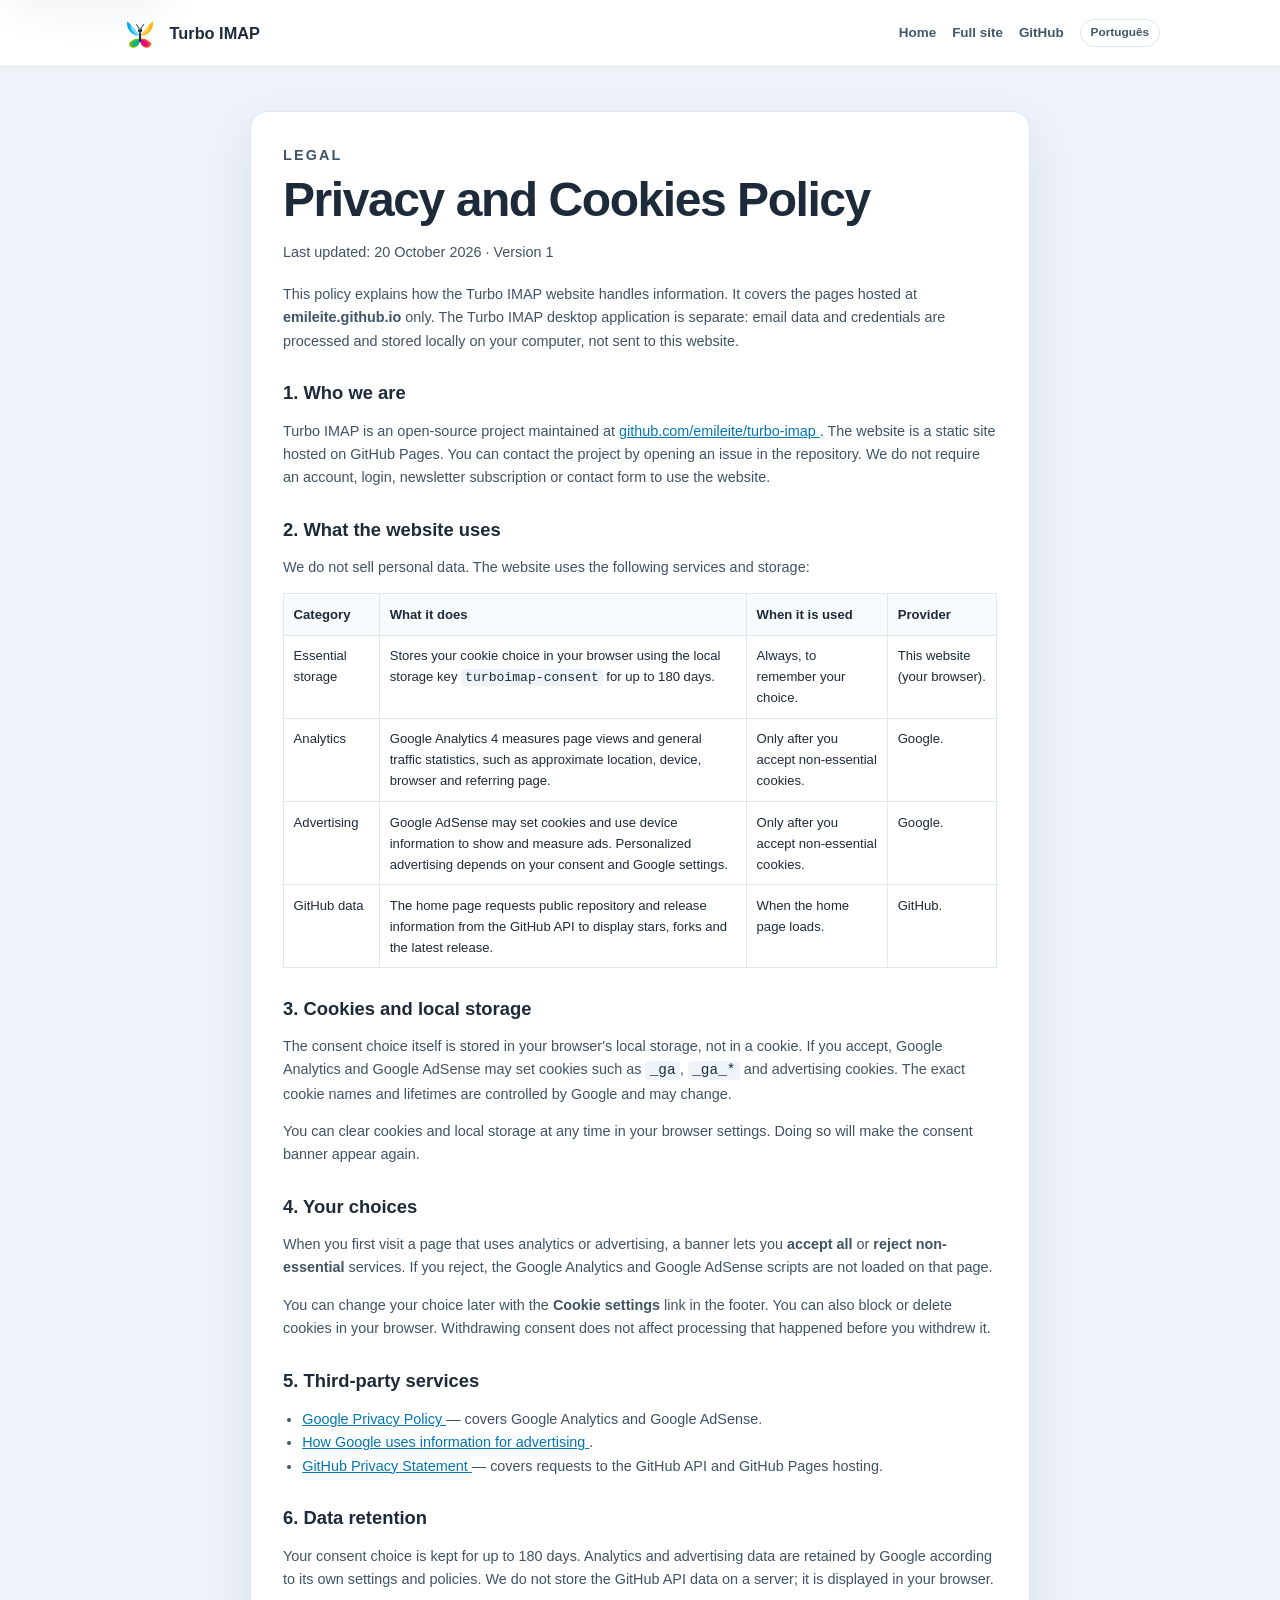
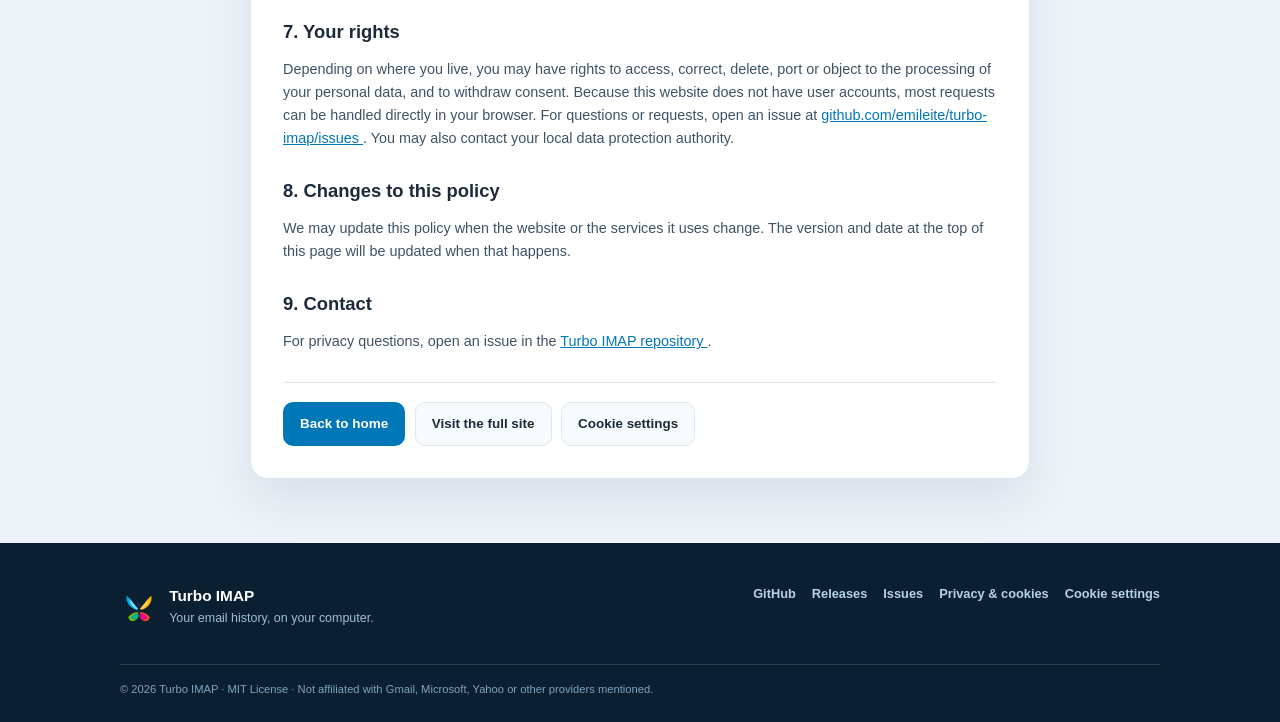
==== privacy.html @ 5961ff22 "feat: landing page com dados do GitHub e consentimento de cookies" ====
<!doctype html>
<html lang="en" data-theme="light">
  <head>
    <meta charset="utf-8">
    <meta name="viewport" content="width=device-width, initial-scale=1">
    <title>Privacy and Cookies Policy — Turbo IMAP</title>
    <meta
      name="description"
      content="How the Turbo IMAP website uses local storage, Google Analytics, Google AdSense and the public GitHub API, and how you can accept, reject or withdraw consent."
    >
    <meta name="robots" content="index, follow, max-image-preview:large">
    <meta name="theme-color" content="#0b1f33">
    <meta
      http-equiv="Content-Security-Policy"
      content="default-src 'self'; img-src 'self' data:; style-src 'self'; script-src 'none'; font-src 'self'; object-src 'none'; base-uri 'self'; form-action 'none'"
    >
    <link rel="canonical" href="https://emileite.github.io/privacy.html">
    <link rel="alternate" hreflang="en" href="https://emileite.github.io/privacy.html">
    <link rel="alternate" hreflang="pt-BR" href="https://emileite.github.io/privacy.pt.html">
    <link rel="alternate" hreflang="x-default" href="https://emileite.github.io/privacy.html">
    <link rel="icon" href="favicon.ico" sizes="any">
    <link rel="icon" type="image/png" sizes="512x512" href="logo.png">
    <link rel="stylesheet" href="styles.css">
  </head>
  <body class="policy-page">
    <a class="skip-link" href="#conteudo">Skip to content</a>

    <header class="site-header">
      <div class="container header-inner">
        <a class="brand" href="./" aria-label="Turbo IMAP — home">
          <img src="logo.png" alt="Turbo IMAP butterfly logo" width="40" height="40">
          <span>Turbo IMAP</span>
        </a>
        <nav class="site-nav" aria-label="Main navigation">
          <a href="./">Home</a>
          <a href="https://emileite.github.io/turbo-imap/">Full site</a>
          <a href="https://github.com/emileite/turbo-imap" target="_blank" rel="noopener">GitHub</a>
          <a class="lang-link" href="privacy.pt.html" hreflang="pt-BR" lang="pt-BR">Português</a>
        </nav>
      </div>
    </header>

    <main class="policy" id="conteudo">
      <div class="container">
        <article>
          <p class="eyebrow">Legal</p>
          <h1>Privacy and Cookies Policy</h1>
          <p class="policy-meta">Last updated: 20 October 2026 · Version 1</p>

          <p>
            This policy explains how the Turbo IMAP website handles information. It covers
            the pages hosted at <strong>emileite.github.io</strong> only. The Turbo IMAP
            desktop application is separate: email data and credentials are processed and
            stored locally on your computer, not sent to this website.
          </p>

          <h2>1. Who we are</h2>
          <p>
            Turbo IMAP is an open-source project maintained at
            <a href="https://github.com/emileite/turbo-imap" target="_blank" rel="noopener">
              github.com/emileite/turbo-imap
            </a>. The website is a static site hosted on GitHub Pages. You can contact the
            project by opening an issue in the repository. We do not require an account,
            login, newsletter subscription or contact form to use the website.
          </p>

          <h2>2. What the website uses</h2>
          <p>
            We do not sell personal data. The website uses the following services and
            storage:
          </p>

          <table>
            <thead>
              <tr>
                <th scope="col">Category</th>
                <th scope="col">What it does</th>
                <th scope="col">When it is used</th>
                <th scope="col">Provider</th>
              </tr>
            </thead>
            <tbody>
              <tr>
                <td>Essential storage</td>
                <td>
                  Stores your cookie choice in your browser using the local storage key
                  <code>turboimap-consent</code> for up to 180 days.
                </td>
                <td>Always, to remember your choice.</td>
                <td>This website (your browser).</td>
              </tr>
              <tr>
                <td>Analytics</td>
                <td>
                  Google Analytics 4 measures page views and general traffic statistics,
                  such as approximate location, device, browser and referring page.
                </td>
                <td>Only after you accept non-essential cookies.</td>
                <td>Google.</td>
              </tr>
              <tr>
                <td>Advertising</td>
                <td>
                  Google AdSense may set cookies and use device information to show and
                  measure ads. Personalized advertising depends on your consent and Google
                  settings.
                </td>
                <td>Only after you accept non-essential cookies.</td>
                <td>Google.</td>
              </tr>
              <tr>
                <td>GitHub data</td>
                <td>
                  The home page requests public repository and release information from
                  the GitHub API to display stars, forks and the latest release.
                </td>
                <td>When the home page loads.</td>
                <td>GitHub.</td>
              </tr>
            </tbody>
          </table>

          <h2>3. Cookies and local storage</h2>
          <p>
            The consent choice itself is stored in your browser's local storage, not in a
            cookie. If you accept, Google Analytics and Google AdSense may set cookies such
            as <code>_ga</code>, <code>_ga_*</code> and advertising cookies. The exact
            cookie names and lifetimes are controlled by Google and may change.
          </p>
          <p>
            You can clear cookies and local storage at any time in your browser settings.
            Doing so will make the consent banner appear again.
          </p>

          <h2>4. Your choices</h2>
          <p>
            When you first visit a page that uses analytics or advertising, a banner lets
            you <strong>accept all</strong> or <strong>reject non-essential</strong>
            services. If you reject, the Google Analytics and Google AdSense scripts are not
            loaded on that page.
          </p>
          <p>
            You can change your choice later with the <strong>Cookie settings</strong> link
            in the footer. You can also block or delete cookies in your browser. Withdrawing
            consent does not affect processing that happened before you withdrew it.
          </p>

          <h2>5. Third-party services</h2>
          <ul>
            <li>
              <a href="https://policies.google.com/privacy" target="_blank" rel="noopener">
                Google Privacy Policy
              </a>
              — covers Google Analytics and Google AdSense.
            </li>
            <li>
              <a href="https://policies.google.com/technologies/ads" target="_blank" rel="noopener">
                How Google uses information for advertising
              </a>.
            </li>
            <li>
              <a href="https://docs.github.com/en/site-policy/privacy-policies/github-privacy-statement" target="_blank" rel="noopener">
                GitHub Privacy Statement
              </a>
              — covers requests to the GitHub API and GitHub Pages hosting.
            </li>
          </ul>

          <h2>6. Data retention</h2>
          <p>
            Your consent choice is kept for up to 180 days. Analytics and advertising data
            are retained by Google according to its own settings and policies. We do not
            store the GitHub API data on a server; it is displayed in your browser.
          </p>

          <h2>7. Your rights</h2>
          <p>
            Depending on where you live, you may have rights to access, correct, delete,
            port or object to the processing of your personal data, and to withdraw consent.
            Because this website does not have user accounts, most requests can be handled
            directly in your browser. For questions or requests, open an issue at
            <a href="https://github.com/emileite/turbo-imap/issues" target="_blank" rel="noopener">
              github.com/emileite/turbo-imap/issues
            </a>. You may also contact your local data protection authority.
          </p>

          <h2>8. Changes to this policy</h2>
          <p>
            We may update this policy when the website or the services it uses change. The
            version and date at the top of this page will be updated when that happens.
          </p>

          <h2>9. Contact</h2>
          <p>
            For privacy questions, open an issue in the
            <a href="https://github.com/emileite/turbo-imap/issues" target="_blank" rel="noopener">
              Turbo IMAP repository
            </a>.
          </p>

          <div class="policy-actions">
            <a class="button button-primary" href="./">Back to home</a>
            <a class="button" href="https://emileite.github.io/turbo-imap/">Visit the full site</a>
            <a class="button" href="https://emileite.github.io/?cookie-settings=1">Cookie settings</a>
          </div>
        </article>
      </div>
    </main>

    <footer class="site-footer">
      <div class="container footer-inner">
        <div class="footer-brand">
          <img src="logo.png" alt="" width="38" height="38">
          <div>
            <strong>Turbo IMAP</strong>
            <p>Your email history, on your computer.</p>
          </div>
        </div>
        <div class="footer-links">
          <a href="https://github.com/emileite/turbo-imap" target="_blank" rel="noopener">GitHub</a>
          <a href="https://github.com/emileite/turbo-imap/releases" target="_blank" rel="noopener">Releases</a>
          <a href="https://github.com/emileite/turbo-imap/issues" target="_blank" rel="noopener">Issues</a>
          <a href="privacy.html">Privacy &amp; cookies</a>
          <a href="https://emileite.github.io/?cookie-settings=1">Cookie settings</a>
        </div>
        <p class="footer-bottom">
          © 2026 Turbo IMAP · MIT License · Not affiliated with Gmail, Microsoft, Yahoo or
          other providers mentioned.
        </p>
      </div>
    </footer>
  </body>
</html>
---- styles.css ----
:root {
  color-scheme: light;
  --navy: #0b1f33;
  --navy-soft: #123c5c;
  --ink: #1d2a39;
  --muted: #5c6f82;
  --line: #dfe7f1;
  --page: #eef3f9;
  --white: #ffffff;
  --blue: #0077b6;
  --blue-bright: #00aff0;
  --radius: 18px;
  --shadow: 0 20px 50px rgba(15, 38, 62, 0.09);
}

*,
*::before,
*::after {
  box-sizing: border-box;
}

html {
  scroll-behavior: smooth;
}

body {
  min-height: 100vh;
  margin: 0;
  display: flex;
  flex-direction: column;
  font-family: "Segoe UI", "Inter", "Helvetica Neue", Arial, sans-serif;
  background: var(--page);
  color: var(--ink);
  line-height: 1.6;
}

main {
  flex: 1;
}

img {
  max-width: 100%;
  height: auto;
}

a {
  color: var(--blue);
}

a:hover {
  color: #005f8f;
}

.container {
  width: min(1080px, 100%);
  margin: 0 auto;
  padding: 0 1.25rem;
}

.skip-link {
  position: absolute;
  left: 1rem;
  top: -4rem;
  z-index: 200;
  padding: 0.6rem 0.9rem;
  border-radius: 8px;
  background: var(--white);
  color: var(--ink);
  font-weight: 700;
  box-shadow: var(--shadow);
}

.skip-link:focus {
  top: 1rem;
}

.site-header {
  position: sticky;
  top: 0;
  z-index: 50;
  border-bottom: 1px solid var(--line);
  background: rgba(255, 255, 255, 0.94);
  backdrop-filter: blur(12px);
}

.header-inner {
  display: flex;
  align-items: center;
  justify-content: space-between;
  gap: 1rem;
  min-height: 4.1rem;
}

.brand {
  display: inline-flex;
  align-items: center;
  gap: 0.6rem;
  color: var(--ink);
  font-size: 1.02rem;
  font-weight: 800;
  text-decoration: none;
}

.brand:hover {
  color: var(--ink);
}

.site-nav {
  display: flex;
  flex-wrap: wrap;
  align-items: center;
  justify-content: flex-end;
  gap: 0.35rem 1rem;
  font-size: 0.84rem;
  font-weight: 600;
}

.site-nav a {
  color: #42576b;
  text-decoration: none;
}

.site-nav a:hover {
  color: var(--blue);
}

.site-nav .lang-link {
  padding: 0.24rem 0.62rem;
  border: 1px solid var(--line);
  border-radius: 999px;
  font-size: 0.74rem;
  font-weight: 700;
}

.site-nav .lang-link:hover {
  border-color: var(--blue);
  background: #f4f9fd;
}

.hero {
  position: relative;
  overflow: hidden;
  padding: 4.6rem 0 4rem;
  background:
    radial-gradient(circle at 88% 18%, rgba(0, 175, 240, 0.18), transparent 28rem),
    radial-gradient(circle at 8% 90%, rgba(127, 186, 0, 0.12), transparent 22rem),
    var(--navy);
  color: #fff;
}

.hero-inner {
  display: grid;
  grid-template-columns: minmax(0, 1.28fr) minmax(260px, 0.72fr);
  gap: 3rem;
  align-items: center;
}

.eyebrow {
  margin: 0 0 0.55rem;
  color: var(--blue-bright);
  font-size: 0.66rem;
  font-weight: 800;
  letter-spacing: 0.15em;
  text-transform: uppercase;
}

.hero .eyebrow {
  color: #8fdcff;
}

.hero h1,
.policy h1 {
  margin: 0 0 1rem;
  font-size: clamp(2.8rem, 7vw, 4.7rem);
  line-height: 1.02;
  letter-spacing: -0.03em;
}

.hero h1 {
  color: #fff;
}

.lead {
  max-width: 42rem;
  margin: 0 0 1.55rem;
  color: #c6e0f0;
  font-size: 1.08rem;
}

.actions {
  display: flex;
  flex-wrap: wrap;
  gap: 0.6rem;
}

.button {
  display: inline-flex;
  align-items: center;
  justify-content: center;
  gap: 0.4rem;
  min-height: 2.55rem;
  padding: 0.62rem 1rem;
  border: 1px solid rgba(255, 255, 255, 0.24);
  border-radius: 10px;
  background: rgba(255, 255, 255, 0.08);
  color: #fff;
  font: inherit;
  font-size: 0.84rem;
  font-weight: 700;
  text-align: center;
  text-decoration: none;
  cursor: pointer;
}

.button:hover {
  border-color: rgba(255, 255, 255, 0.5);
  background: rgba(255, 255, 255, 0.14);
  color: #fff;
}

.button-primary {
  border-color: transparent;
  background: var(--blue);
  color: #fff;
}

.button-primary:hover {
  border-color: transparent;
  background: #006699;
  color: #fff;
}

.button-ghost {
  border-color: transparent;
  background: transparent;
  color: #cfe4f3;
}

.button-ghost:hover {
  background: rgba(255, 255, 255, 0.08);
  color: #fff;
}

.button-block {
  width: 100%;
  margin-top: 0.7rem;
}

.hero-note {
  margin: 1rem 0 0;
  color: #8fb4ce;
  font-size: 0.76rem;
}

.hero-card {
  padding: 1.5rem;
  border: 1px solid rgba(255, 255, 255, 0.16);
  border-radius: var(--radius);
  background: #fff;
  box-shadow: 0 28px 70px rgba(0, 0, 0, 0.26);
  color: var(--ink);
  text-align: center;
}

.hero-card img {
  width: 76px;
  height: 76px;
  object-fit: contain;
}

.card-label {
  margin: 0.6rem 0 0;
  color: var(--blue);
  font-size: 0.66rem;
  font-weight: 800;
  letter-spacing: 0.13em;
  text-transform: uppercase;
}

.card-release {
  margin: 0.15rem 0 0;
  color: var(--ink);
  font-size: 2rem;
  font-weight: 800;
  line-height: 1.1;
}

.card-meta {
  margin: 0.2rem 0 0;
  color: var(--muted);
  font-size: 0.78rem;
}

.card-footnote {
  margin: 0.75rem 0 0;
  color: #7c8fa1;
  font-size: 0.68rem;
  line-height: 1.45;
}

.stats-section,
.features {
  padding: 3.5rem 0;
}

.stats-section {
  background: #f8fbfe;
  border-bottom: 1px solid var(--line);
}

.section-head {
  display: flex;
  flex-wrap: wrap;
  align-items: end;
  justify-content: space-between;
  gap: 0.75rem 1.5rem;
  margin-bottom: 1.1rem;
}

.section-head h2,
.about h2 {
  margin: 0;
  font-size: clamp(1.5rem, 3vw, 2.1rem);
  line-height: 1.15;
  letter-spacing: -0.02em;
}

.github-link {
  overflow-wrap: anywhere;
  color: var(--muted);
  font-size: 0.78rem;
  font-weight: 600;
}

.status {
  min-height: 1.25rem;
  margin: 0 0 1rem;
  color: var(--muted);
  font-size: 0.76rem;
}

.stats {
  display: grid;
  grid-template-columns: repeat(3, minmax(0, 1fr));
  gap: 0.9rem;
  margin: 0;
}

.stat {
  padding: 1rem 1.1rem;
  border: 1px solid var(--line);
  border-radius: 14px;
  background: #fff;
}

.stat dt {
  color: var(--muted);
  font-size: 0.7rem;
  font-weight: 700;
  letter-spacing: 0.08em;
  text-transform: uppercase;
}

.stat dd {
  margin: 0.15rem 0 0;
  color: var(--ink);
  font-size: 1.55rem;
  font-weight: 800;
  line-height: 1.2;
}

.stat dd a {
  color: var(--blue);
  text-decoration: none;
}

.features {
  background: var(--page);
}

.feature-grid {
  display: grid;
  grid-template-columns: repeat(3, minmax(0, 1fr));
  gap: 1rem;
}

.feature {
  padding: 1.4rem;
  border: 1px solid var(--line);
  border-radius: var(--radius);
  background: #fff;
  box-shadow: 0 10px 28px rgba(15, 38, 62, 0.04);
}

.feature-mark {
  display: inline-block;
  color: var(--blue-bright);
  font-size: 0.7rem;
  font-weight: 800;
  letter-spacing: 0.12em;
}

.feature h3 {
  margin: 0.55rem 0 0.4rem;
  font-size: 1.05rem;
}

.feature p {
  margin: 0;
  color: var(--muted);
  font-size: 0.86rem;
}

.about {
  padding: 0 0 3.8rem;
}

.about-inner {
  display: flex;
  flex-wrap: wrap;
  align-items: center;
  justify-content: space-between;
  gap: 1.5rem;
  padding: 1.8rem;
  border: 1px solid var(--line);
  border-radius: var(--radius);
  background: #fff;
  box-shadow: 0 10px 28px rgba(15, 38, 62, 0.04);
}

.about-inner > div {
  max-width: 46rem;
}

.about p {
  margin: 0.45rem 0 0;
  color: var(--muted);
  font-size: 0.9rem;
}

.about .button {
  flex: 0 0 auto;
  border-color: transparent;
}

.site-footer {
  padding: 2.6rem 0 1.5rem;
  background: var(--navy);
  color: #b7d2e5;
}

.footer-inner {
  display: grid;
  grid-template-columns: 1fr auto;
  gap: 1rem 2rem;
  align-items: start;
}

.footer-brand {
  display: flex;
  align-items: center;
  gap: 0.7rem;
}

.footer-brand strong {
  display: block;
  color: #fff;
  font-size: 0.96rem;
}

.footer-brand p {
  margin: 0;
  color: #9fc0d8;
  font-size: 0.78rem;
}

.footer-links {
  display: flex;
  flex-wrap: wrap;
  justify-content: flex-end;
  gap: 0.35rem 1rem;
  font-size: 0.8rem;
  font-weight: 600;
}

.footer-links a,
.link-button {
  color: #b7d2e5;
  text-decoration: none;
}

.footer-links a:hover,
.link-button:hover {
  color: #fff;
}

.link-button {
  padding: 0;
  border: 0;
  background: transparent;
  font: inherit;
  cursor: pointer;
}

.footer-bottom {
  grid-column: 1 / -1;
  margin: 1.2rem 0 0;
  padding-top: 1rem;
  border-top: 1px solid rgba(255, 255, 255, 0.12);
  color: #7fa4bf;
  font-size: 0.7rem;
}

.policy-page .site-header {
  position: static;
}

.policy {
  padding: 2.8rem 0 4rem;
}

.policy article {
  width: min(780px, 100%);
  margin: 0 auto;
  padding: 2rem;
  border: 1px solid var(--line);
  border-radius: var(--radius);
  background: #fff;
  box-shadow: var(--shadow);
}

.policy h1 {
  color: var(--ink);
  font-size: clamp(2rem, 5vw, 3rem);
}

.policy h2 {
  margin: 1.8rem 0 0.5rem;
  font-size: 1.15rem;
  line-height: 1.3;
}

.policy h3 {
  margin: 1.2rem 0 0.35rem;
  font-size: 0.98rem;
}

.policy p,
.policy li {
  color: #3f5366;
  font-size: 0.9rem;
}

.policy ul {
  padding-left: 1.2rem;
}

.policy-meta {
  margin: 0 0 1.2rem;
  color: var(--muted);
  font-size: 0.78rem;
}

.policy table {
  width: 100%;
  margin: 0.8rem 0 0;
  border-collapse: collapse;
  font-size: 0.82rem;
}

.policy th,
.policy td {
  padding: 0.6rem;
  border: 1px solid var(--line);
  text-align: left;
  vertical-align: top;
}

.policy th {
  background: #f8fbfe;
  color: var(--ink);
}

.policy code {
  padding: 0.1em 0.3em;
  border-radius: 4px;
  background: #eef3f9;
  color: var(--ink);
}

.policy-actions {
  display: flex;
  flex-wrap: wrap;
  gap: 0.6rem;
  margin-top: 1.8rem;
  padding-top: 1.2rem;
  border-top: 1px solid var(--line);
}

.policy-actions .button {
  border-color: var(--line);
  background: #f8fbfe;
  color: var(--ink);
}

.policy-actions .button:hover {
  border-color: var(--blue);
  color: var(--blue);
}

.policy-actions .button-primary {
  border-color: transparent;
  background: var(--blue);
  color: #fff;
}

.policy-actions .button-primary:hover {
  background: #006699;
  color: #fff;
}

.cookie-banner {
  position: fixed;
  left: 1rem;
  right: 1rem;
  bottom: 1rem;
  z-index: 100;
  border: 1px solid var(--line);
  border-radius: var(--radius);
  background: #fff;
  box-shadow: 0 22px 60px rgba(15, 38, 62, 0.22);
}

.cookie-banner__inner {
  width: min(1080px, 100%);
  margin: 0 auto;
  padding: 1.1rem 1.25rem;
  display: flex;
  align-items: center;
  justify-content: space-between;
  gap: 1.2rem;
}

.cookie-banner h2 {
  margin: 0 0 0.25rem;
  font-size: 0.95rem;
}

.cookie-banner p {
  margin: 0;
  color: var(--muted);
  font-size: 0.8rem;
  line-height: 1.5;
}

.cookie-banner a {
  font-weight: 700;
}

.cookie-banner__actions {
  display: flex;
  flex: 0 0 auto;
  flex-wrap: wrap;
  gap: 0.5rem;
}

.cookie-banner__button {
  min-height: 2.35rem;
  padding: 0.5rem 0.85rem;
  border: 1px solid var(--line);
  border-radius: 9px;
  background: #f8fbfe;
  color: var(--ink);
  font: inherit;
  font-size: 0.78rem;
  font-weight: 700;
  cursor: pointer;
}

.cookie-banner__button:hover {
  border-color: var(--blue);
  color: var(--blue);
}

.cookie-banner__button--primary {
  border-color: transparent;
  background: var(--blue);
  color: #fff;
}

.cookie-banner__button--primary:hover {
  background: #006699;
  color: #fff;
}

body.has-cookie-banner {
  padding-bottom: 9rem;
}

[hidden] {
  display: none !important;
}

@media (max-width: 820px) {
  .hero-inner {
    grid-template-columns: 1fr;
    gap: 2rem;
  }

  .hero-card {
    max-width: 26rem;
  }

  .stats,
  .feature-grid {
    grid-template-columns: repeat(2, minmax(0, 1fr));
  }

  .footer-inner {
    grid-template-columns: 1fr;
  }

  .footer-links {
    justify-content: flex-start;
  }
}

@media (max-width: 640px) {
  .header-inner {
    align-items: flex-start;
    padding-top: 0.75rem;
    padding-bottom: 0.75rem;
  }

  .site-nav {
    gap: 0.3rem 0.7rem;
    font-size: 0.78rem;
  }

  .site-nav .lang-link {
    display: none;
  }

  .hero {
    padding: 3.4rem 0 3rem;
  }

  .stats,
  .feature-grid {
    grid-template-columns: 1fr;
  }

  .cookie-banner {
    left: 0.5rem;
    right: 0.5rem;
    bottom: 0.5rem;
  }

  .cookie-banner__inner {
    align-items: flex-start;
    flex-direction: column;
    gap: 0.8rem;
    padding: 1rem;
  }

  .cookie-banner__actions {
    width: 100%;
  }

  .cookie-banner__button {
    flex: 1 1 auto;
  }

  body.has-cookie-banner {
    padding-bottom: 13rem;
  }

  .policy article {
    padding: 1.25rem;
  }

  .policy table {
    display: block;
    overflow-x: auto;
  }
}
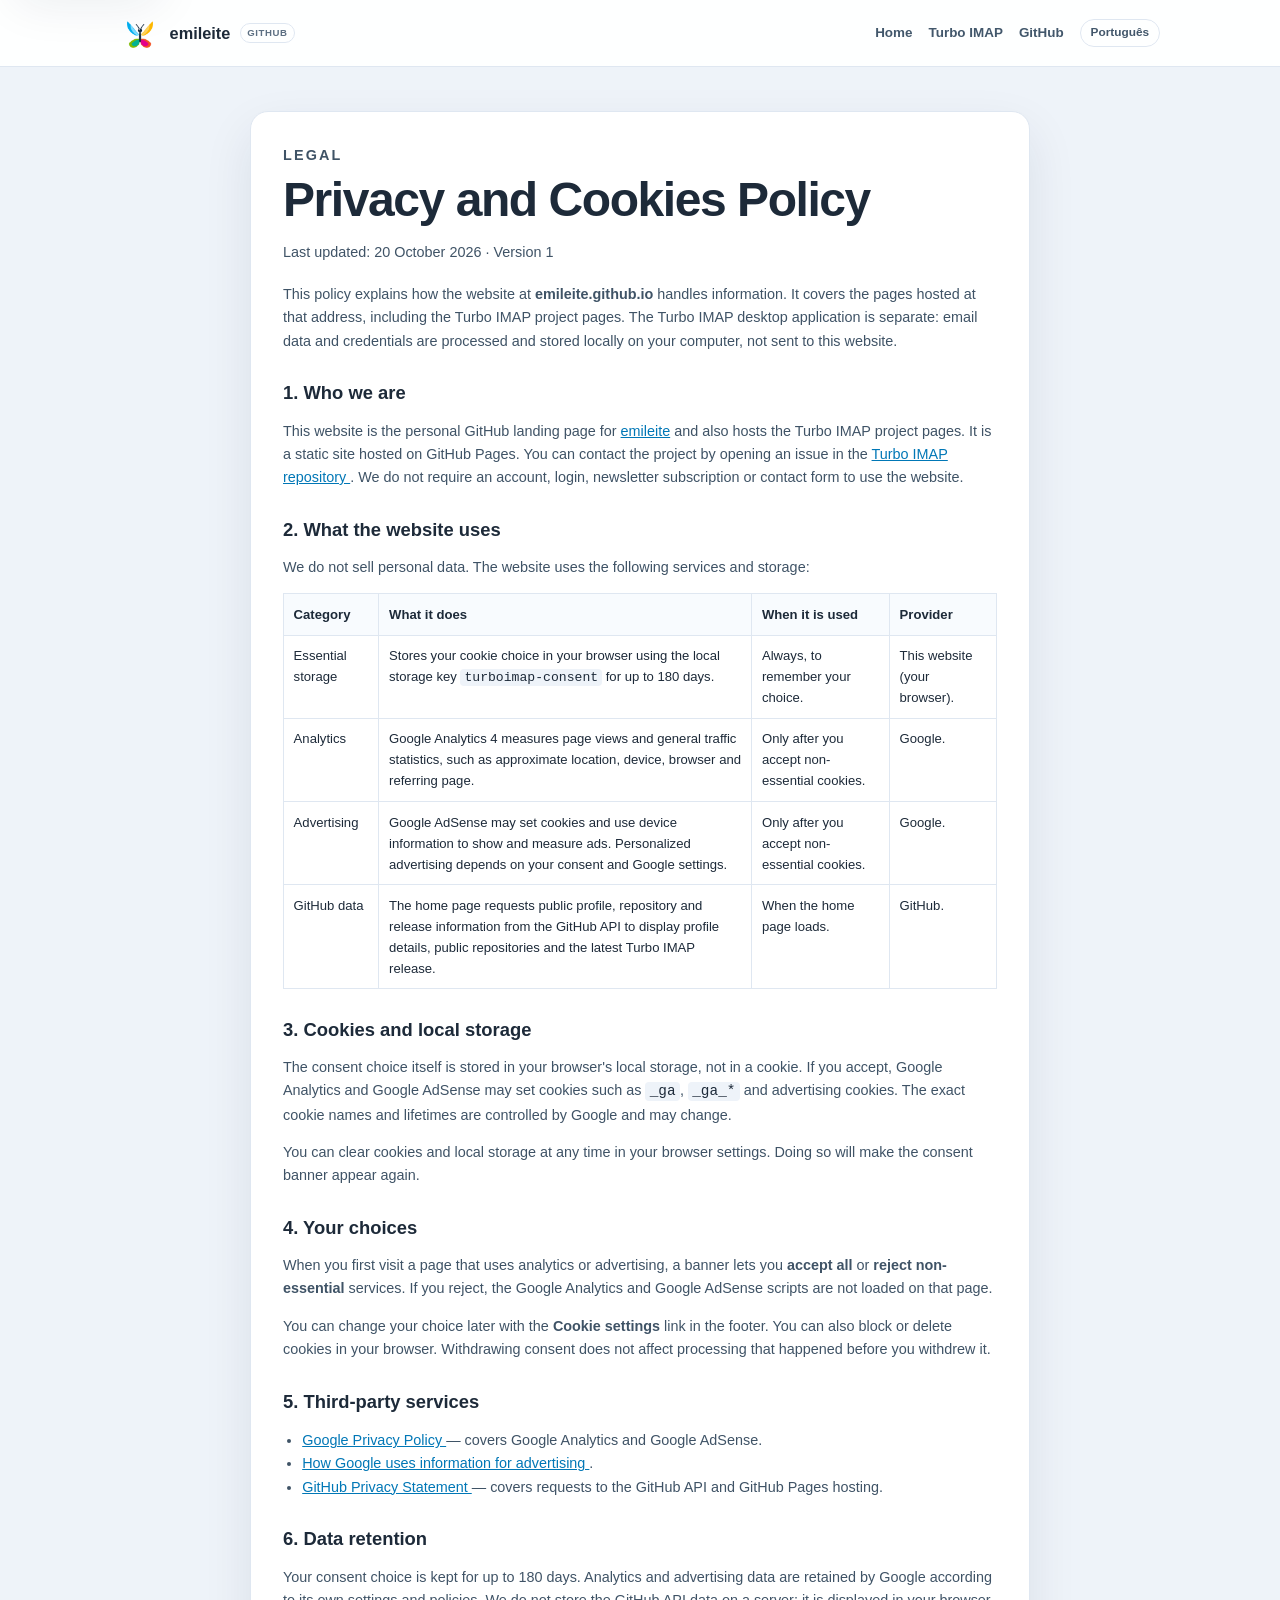
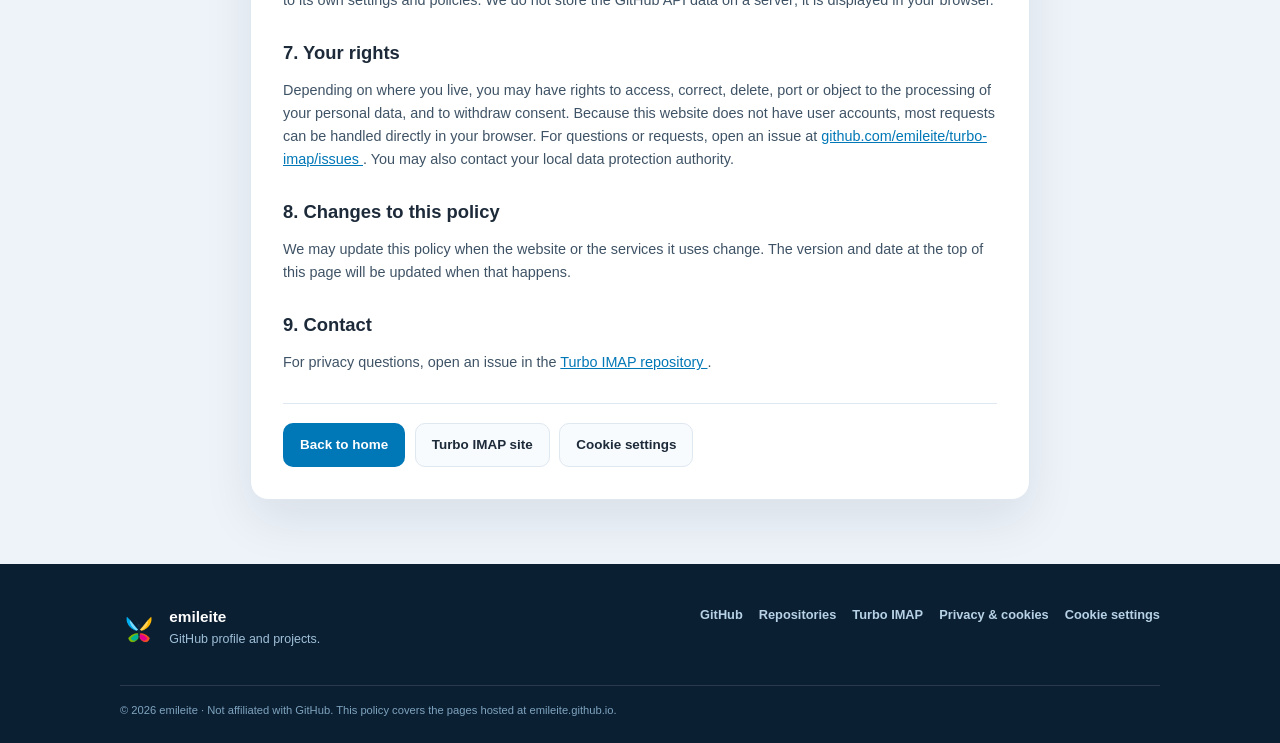
==== commit 4201cec7: "feat: transformar a raiz em perfil do GitHub do emileite" ====
--- a/privacy.html
+++ b/privacy.html
@@ -3,10 +3,10 @@
   <head>
     <meta charset="utf-8">
     <meta name="viewport" content="width=device-width, initial-scale=1">
-    <title>Privacy and Cookies Policy — Turbo IMAP</title>
+    <title>Privacy and Cookies Policy — emileite.github.io</title>
     <meta
       name="description"
-      content="How the Turbo IMAP website uses local storage, Google Analytics, Google AdSense and the public GitHub API, and how you can accept, reject or withdraw consent."
+      content="How emileite.github.io uses local storage, Google Analytics, Google AdSense and the public GitHub API, and how you can accept, reject or withdraw consent."
     >
     <meta name="robots" content="index, follow, max-image-preview:large">
     <meta name="theme-color" content="#0b1f33">
@@ -27,14 +27,15 @@
 
     <header class="site-header">
       <div class="container header-inner">
-        <a class="brand" href="./" aria-label="Turbo IMAP — home">
+        <a class="brand" href="./" aria-label="emileite — home">
           <img src="logo.png" alt="Turbo IMAP butterfly logo" width="40" height="40">
-          <span>Turbo IMAP</span>
+          <span>emileite</span>
+          <span class="brand-sub">GitHub</span>
         </a>
         <nav class="site-nav" aria-label="Main navigation">
           <a href="./">Home</a>
-          <a href="https://emileite.github.io/turbo-imap/">Full site</a>
-          <a href="https://github.com/emileite/turbo-imap" target="_blank" rel="noopener">GitHub</a>
+          <a href="https://emileite.github.io/turbo-imap/">Turbo IMAP</a>
+          <a href="https://github.com/emileite" target="_blank" rel="noopener">GitHub</a>
           <a class="lang-link" href="privacy.pt.html" hreflang="pt-BR" lang="pt-BR">Português</a>
         </nav>
       </div>
@@ -48,20 +49,23 @@
           <p class="policy-meta">Last updated: 20 October 2026 · Version 1</p>
 
           <p>
-            This policy explains how the Turbo IMAP website handles information. It covers
-            the pages hosted at <strong>emileite.github.io</strong> only. The Turbo IMAP
-            desktop application is separate: email data and credentials are processed and
-            stored locally on your computer, not sent to this website.
+            This policy explains how the website at <strong>emileite.github.io</strong>
+            handles information. It covers the pages hosted at that address, including the
+            Turbo IMAP project pages. The Turbo IMAP desktop application is separate: email
+            data and credentials are processed and stored locally on your computer, not sent
+            to this website.
           </p>
 
           <h2>1. Who we are</h2>
           <p>
-            Turbo IMAP is an open-source project maintained at
+            This website is the personal GitHub landing page for
+            <a href="https://github.com/emileite" target="_blank" rel="noopener">emileite</a>
+            and also hosts the Turbo IMAP project pages. It is a static site hosted on GitHub
+            Pages. You can contact the project by opening an issue in the
             <a href="https://github.com/emileite/turbo-imap" target="_blank" rel="noopener">
-              github.com/emileite/turbo-imap
-            </a>. The website is a static site hosted on GitHub Pages. You can contact the
-            project by opening an issue in the repository. We do not require an account,
-            login, newsletter subscription or contact form to use the website.
+              Turbo IMAP repository
+            </a>. We do not require an account, login, newsletter subscription or contact
+            form to use the website.
           </p>
 
           <h2>2. What the website uses</h2>
@@ -111,8 +115,9 @@
               <tr>
                 <td>GitHub data</td>
                 <td>
-                  The home page requests public repository and release information from
-                  the GitHub API to display stars, forks and the latest release.
+                  The home page requests public profile, repository and release
+                  information from the GitHub API to display profile details, public
+                  repositories and the latest Turbo IMAP release.
                 </td>
                 <td>When the home page loads.</td>
                 <td>GitHub.</td>
@@ -200,7 +205,7 @@
 
           <div class="policy-actions">
             <a class="button button-primary" href="./">Back to home</a>
-            <a class="button" href="https://emileite.github.io/turbo-imap/">Visit the full site</a>
+            <a class="button" href="https://emileite.github.io/turbo-imap/">Turbo IMAP site</a>
             <a class="button" href="https://emileite.github.io/?cookie-settings=1">Cookie settings</a>
           </div>
         </article>
@@ -212,20 +217,20 @@
         <div class="footer-brand">
           <img src="logo.png" alt="" width="38" height="38">
           <div>
-            <strong>Turbo IMAP</strong>
-            <p>Your email history, on your computer.</p>
+            <strong>emileite</strong>
+            <p>GitHub profile and projects.</p>
           </div>
         </div>
         <div class="footer-links">
-          <a href="https://github.com/emileite/turbo-imap" target="_blank" rel="noopener">GitHub</a>
-          <a href="https://github.com/emileite/turbo-imap/releases" target="_blank" rel="noopener">Releases</a>
-          <a href="https://github.com/emileite/turbo-imap/issues" target="_blank" rel="noopener">Issues</a>
+          <a href="https://github.com/emileite" target="_blank" rel="noopener">GitHub</a>
+          <a href="https://github.com/emileite?tab=repositories" target="_blank" rel="noopener">Repositories</a>
+          <a href="https://emileite.github.io/turbo-imap/">Turbo IMAP</a>
           <a href="privacy.html">Privacy &amp; cookies</a>
           <a href="https://emileite.github.io/?cookie-settings=1">Cookie settings</a>
         </div>
         <p class="footer-bottom">
-          © 2026 Turbo IMAP · MIT License · Not affiliated with Gmail, Microsoft, Yahoo or
-          other providers mentioned.
+          © 2026 emileite · Not affiliated with GitHub. This policy covers the pages hosted
+          at emileite.github.io.
         </p>
       </div>
     </footer>
--- a/styles.css
+++ b/styles.css
@@ -341,7 +341,7 @@
 
 .stats {
   display: grid;
-  grid-template-columns: repeat(3, minmax(0, 1fr));
+  grid-template-columns: repeat(4, minmax(0, 1fr));
   gap: 0.9rem;
   margin: 0;
 }
@@ -784,3 +784,368 @@
     overflow-x: auto;
   }
 }
+
+#header-avatar {
+  width: 36px;
+  height: 36px;
+  border-radius: 50%;
+  object-fit: cover;
+}
+
+.brand-sub {
+  padding: 0.1rem 0.4rem;
+  border: 1px solid var(--line);
+  border-radius: 999px;
+  color: var(--muted);
+  font-size: 0.6rem;
+  font-weight: 800;
+  letter-spacing: 0.06em;
+  text-transform: uppercase;
+}
+
+.hero .lead strong {
+  color: #fff;
+}
+
+.profile-card {
+  width: 100%;
+  max-width: 27rem;
+  justify-self: end;
+  padding: 1.5rem;
+  border: 1px solid rgba(255, 255, 255, 0.16);
+  border-radius: var(--radius);
+  background: #fff;
+  box-shadow: 0 28px 70px rgba(0, 0, 0, 0.26);
+  color: var(--ink);
+  text-align: center;
+}
+
+.profile-avatar {
+  width: 112px;
+  height: 112px;
+  border: 4px solid #fff;
+  border-radius: 50%;
+  object-fit: cover;
+  box-shadow: 0 10px 26px rgba(15, 38, 62, 0.2);
+}
+
+.profile-name {
+  margin: 0.6rem 0 0;
+  color: var(--ink);
+  font-size: 1.4rem;
+  font-weight: 800;
+  line-height: 1.15;
+}
+
+.profile-handle {
+  margin: 0.1rem 0 0;
+  color: var(--muted);
+  font-size: 0.8rem;
+  font-weight: 600;
+}
+
+.profile-bio {
+  margin: 0.75rem 0 0;
+  color: var(--muted);
+  font-size: 0.84rem;
+}
+
+.profile-extra {
+  margin: 0.35rem 0 0;
+  color: var(--muted);
+  font-size: 0.74rem;
+}
+
+.profile-stats {
+  display: grid;
+  grid-template-columns: repeat(3, minmax(0, 1fr));
+  gap: 0.5rem;
+  margin: 1rem 0 0;
+  padding: 0.8rem 0;
+  border-top: 1px solid var(--line);
+  border-bottom: 1px solid var(--line);
+}
+
+.profile-stats strong {
+  display: block;
+  color: var(--ink);
+  font-size: 1.05rem;
+  font-weight: 800;
+  line-height: 1.2;
+}
+
+.profile-stats span {
+  display: block;
+  margin-top: 0.15rem;
+  color: var(--muted);
+  font-size: 0.6rem;
+  font-weight: 700;
+  letter-spacing: 0.06em;
+  text-transform: uppercase;
+}
+
+.profile-joined {
+  margin: 0.75rem 0 0;
+  color: var(--muted);
+  font-size: 0.72rem;
+}
+
+.featured-section {
+  padding: 3.5rem 0;
+  border-top: 1px solid var(--line);
+  border-bottom: 1px solid var(--line);
+  background: #fff;
+}
+
+.featured-card {
+  display: grid;
+  grid-template-columns: minmax(0, 1.35fr) minmax(240px, 0.65fr);
+  gap: 1.5rem;
+  align-items: center;
+  padding: 1.6rem;
+  border: 1px solid var(--line);
+  border-radius: var(--radius);
+  background: #f8fbfe;
+}
+
+.featured-badge {
+  display: inline-block;
+  margin-bottom: 0.6rem;
+  padding: 0.22rem 0.55rem;
+  border-radius: 999px;
+  background: #e3f4fd;
+  color: #005f8f;
+  font-size: 0.62rem;
+  font-weight: 800;
+  letter-spacing: 0.07em;
+  text-transform: uppercase;
+}
+
+.featured-copy p {
+  margin: 0;
+  color: var(--muted);
+  font-size: 0.92rem;
+}
+
+.featured-actions {
+  display: flex;
+  flex-wrap: wrap;
+  gap: 0.55rem;
+  margin-top: 1rem;
+}
+
+.featured-actions .button {
+  border-color: var(--line);
+  background: #fff;
+  color: var(--ink);
+}
+
+.featured-actions .button:hover {
+  border-color: var(--blue);
+  color: var(--blue);
+}
+
+.featured-actions .button-primary {
+  border-color: transparent;
+  background: var(--blue);
+  color: #fff;
+}
+
+.featured-actions .button-primary:hover {
+  background: #006699;
+  color: #fff;
+}
+
+.featured-actions .button-ghost {
+  border-color: transparent;
+  background: transparent;
+  color: var(--blue);
+}
+
+.featured-actions .button-ghost:hover {
+  background: #eef3f9;
+  color: #005f8f;
+}
+
+.featured-stats {
+  display: grid;
+  grid-template-columns: repeat(2, minmax(0, 1fr));
+  gap: 0.6rem;
+  margin: 0;
+}
+
+.featured-stats > div {
+  padding: 0.75rem;
+  border: 1px solid var(--line);
+  border-radius: 12px;
+  background: #fff;
+}
+
+.featured-stats dt {
+  color: var(--muted);
+  font-size: 0.62rem;
+  font-weight: 700;
+  letter-spacing: 0.07em;
+  text-transform: uppercase;
+}
+
+.featured-stats dd {
+  margin: 0.18rem 0 0;
+  color: var(--ink);
+  font-size: 1.15rem;
+  font-weight: 800;
+  line-height: 1.2;
+}
+
+.featured-stats dd a {
+  color: var(--blue);
+  text-decoration: none;
+}
+
+.repos-section {
+  padding: 3.5rem 0;
+}
+
+.repo-grid {
+  display: grid;
+  grid-template-columns: repeat(2, minmax(0, 1fr));
+  gap: 1rem;
+}
+
+.repo-card {
+  display: flex;
+  flex-direction: column;
+  min-height: 10rem;
+  padding: 1.2rem;
+  border: 1px solid var(--line);
+  border-radius: 14px;
+  background: #fff;
+  box-shadow: 0 10px 28px rgba(15, 38, 62, 0.04);
+  transition: border-color 0.15s ease, transform 0.15s ease;
+}
+
+.repo-card:hover {
+  border-color: #b6d7eb;
+  transform: translateY(-1px);
+}
+
+.repo-head {
+  display: flex;
+  flex-wrap: wrap;
+  align-items: center;
+  gap: 0.4rem;
+}
+
+.repo-name {
+  color: var(--ink);
+  font-size: 1.02rem;
+  font-weight: 800;
+  text-decoration: none;
+  overflow-wrap: anywhere;
+}
+
+.repo-name:hover {
+  color: var(--blue);
+}
+
+.repo-badge {
+  padding: 0.1rem 0.4rem;
+  border: 1px solid var(--line);
+  border-radius: 999px;
+  color: var(--muted);
+  font-size: 0.58rem;
+  font-weight: 700;
+  letter-spacing: 0.05em;
+  text-transform: uppercase;
+}
+
+.repo-desc {
+  margin: 0.55rem 0 1rem;
+  color: var(--muted);
+  font-size: 0.84rem;
+  line-height: 1.5;
+  overflow-wrap: anywhere;
+}
+
+.repo-meta {
+  display: flex;
+  flex-wrap: wrap;
+  align-items: center;
+  gap: 0.35rem 0.8rem;
+  margin-top: auto;
+  padding-top: 0.8rem;
+  border-top: 1px solid var(--line);
+  color: var(--muted);
+  font-size: 0.7rem;
+}
+
+.repo-language {
+  display: inline-flex;
+  align-items: center;
+  gap: 0.35rem;
+  color: var(--ink);
+  font-weight: 700;
+}
+
+.repo-language::before {
+  width: 0.55rem;
+  height: 0.55rem;
+  border-radius: 50%;
+  background: var(--blue-bright);
+  content: "";
+}
+
+.repo-stat,
+.repo-updated {
+  color: var(--muted);
+}
+
+@media (max-width: 820px) {
+  .stats {
+    grid-template-columns: repeat(2, minmax(0, 1fr));
+  }
+
+  .profile-card {
+    justify-self: start;
+    max-width: 28rem;
+  }
+
+  .featured-card {
+    grid-template-columns: 1fr;
+  }
+
+  .repo-grid {
+    grid-template-columns: 1fr;
+  }
+}
+
+@media (max-width: 640px) {
+  .stats {
+    grid-template-columns: 1fr;
+  }
+
+  .brand-sub {
+    display: none;
+  }
+
+  .profile-card {
+    max-width: 100%;
+  }
+
+  .featured-stats {
+    grid-template-columns: 1fr 1fr;
+  }
+}
+
+
+.visually-hidden {
+  position: absolute;
+  width: 1px;
+  height: 1px;
+  padding: 0;
+  margin: -1px;
+  overflow: hidden;
+  clip: rect(0, 0, 0, 0);
+  white-space: nowrap;
+  border: 0;
+}
